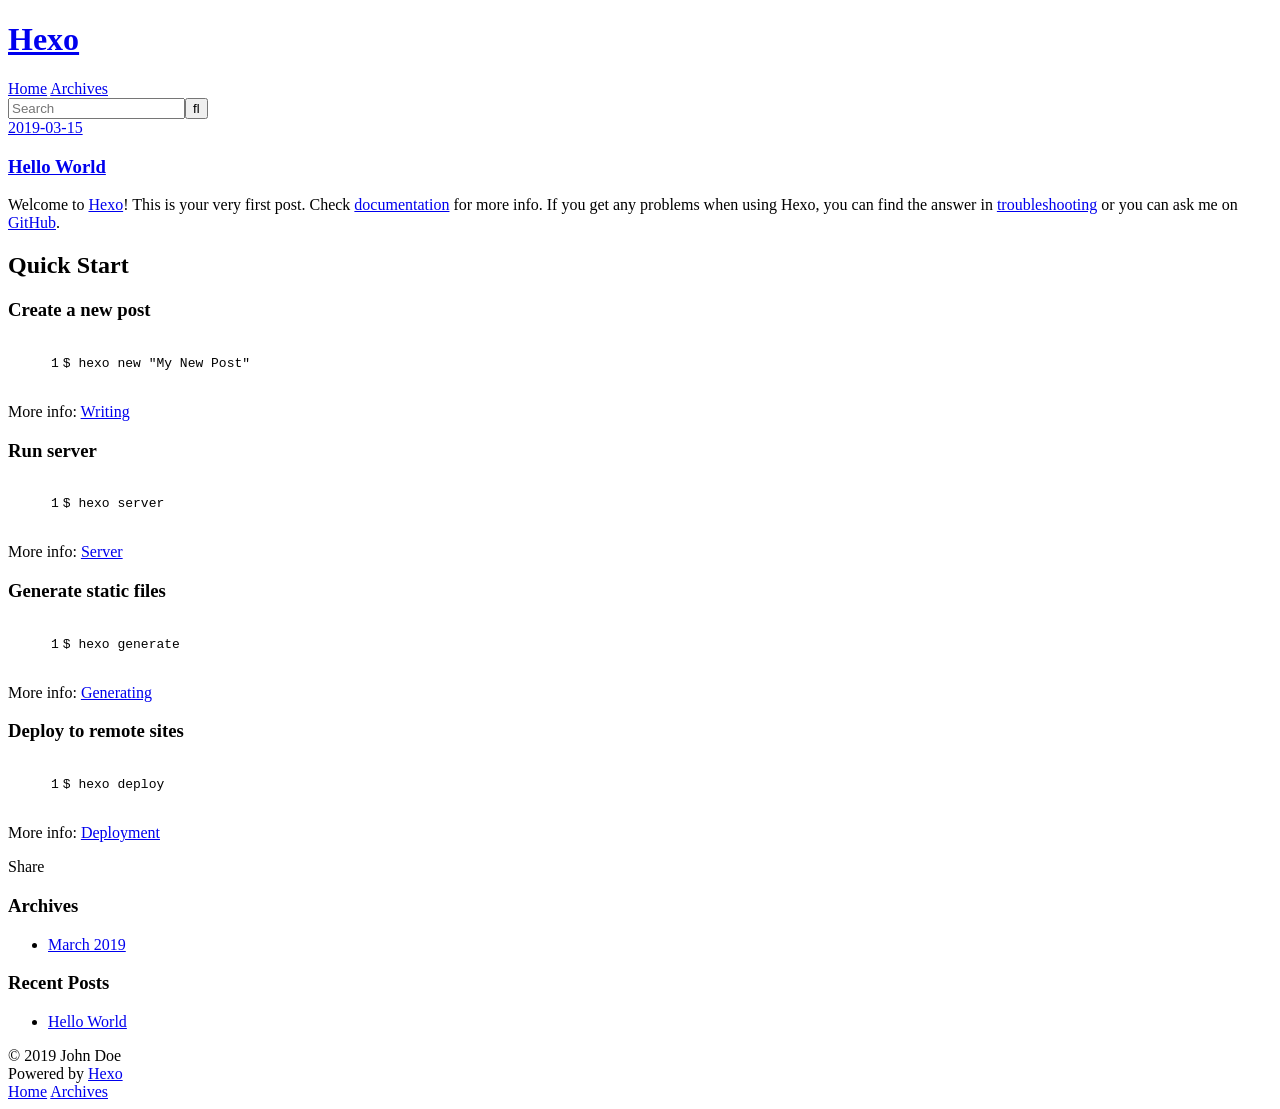
==== index.html @ 77829fed "Site updated: 2019-03-15 10:31:24" ====
<!DOCTYPE html>
<html>
<head><meta name="generator" content="Hexo 3.8.0">
  <meta charset="utf-8">
  

  
  <title>Hexo</title>
  <meta name="viewport" content="width=device-width, initial-scale=1, maximum-scale=1">
  <meta property="og:type" content="website">
<meta property="og:title" content="Hexo">
<meta property="og:url" content="http://yoursite.com/index.html">
<meta property="og:site_name" content="Hexo">
<meta property="og:locale" content="default">
<meta name="twitter:card" content="summary">
<meta name="twitter:title" content="Hexo">
  
    <link rel="alternate" href="/atom.xml" title="Hexo" type="application/atom+xml">
  
  
    <link rel="icon" href="/favicon.png">
  
  
    <link href="//fonts.googleapis.com/css?family=Source+Code+Pro" rel="stylesheet" type="text/css">
  
  <link rel="stylesheet" href="/css/style.css">
</head>
</html>
<body>
  <div id="container">
    <div id="wrap">
      <header id="header">
  <div id="banner"></div>
  <div id="header-outer" class="outer">
    <div id="header-title" class="inner">
      <h1 id="logo-wrap">
        <a href="/" id="logo">Hexo</a>
      </h1>
      
    </div>
    <div id="header-inner" class="inner">
      <nav id="main-nav">
        <a id="main-nav-toggle" class="nav-icon"></a>
        
          <a class="main-nav-link" href="/">Home</a>
        
          <a class="main-nav-link" href="/archives">Archives</a>
        
      </nav>
      <nav id="sub-nav">
        
          <a id="nav-rss-link" class="nav-icon" href="/atom.xml" title="RSS Feed"></a>
        
        <a id="nav-search-btn" class="nav-icon" title="Search"></a>
      </nav>
      <div id="search-form-wrap">
        <form action="//google.com/search" method="get" accept-charset="UTF-8" class="search-form"><input type="search" name="q" class="search-form-input" placeholder="Search"><button type="submit" class="search-form-submit">&#xF002;</button><input type="hidden" name="sitesearch" value="http://yoursite.com"></form>
      </div>
    </div>
  </div>
</header>
      <div class="outer">
        <section id="main">
  
    <article id="post-hello-world" class="article article-type-post" itemscope itemprop="blogPost">
  <div class="article-meta">
    <a href="/2019/03/15/hello-world/" class="article-date">
  <time datetime="2019-03-15T02:13:26.831Z" itemprop="datePublished">2019-03-15</time>
</a>
    
  </div>
  <div class="article-inner">
    
    
      <header class="article-header">
        
  
    <h1 itemprop="name">
      <a class="article-title" href="/2019/03/15/hello-world/">Hello World</a>
    </h1>
  

      </header>
    
    <div class="article-entry" itemprop="articleBody">
      
        <p>Welcome to <a href="https://hexo.io/" target="_blank" rel="noopener">Hexo</a>! This is your very first post. Check <a href="https://hexo.io/docs/" target="_blank" rel="noopener">documentation</a> for more info. If you get any problems when using Hexo, you can find the answer in <a href="https://hexo.io/docs/troubleshooting.html" target="_blank" rel="noopener">troubleshooting</a> or you can ask me on <a href="https://github.com/hexojs/hexo/issues" target="_blank" rel="noopener">GitHub</a>.</p>
<h2 id="Quick-Start"><a href="#Quick-Start" class="headerlink" title="Quick Start"></a>Quick Start</h2><h3 id="Create-a-new-post"><a href="#Create-a-new-post" class="headerlink" title="Create a new post"></a>Create a new post</h3><figure class="highlight bash"><table><tr><td class="gutter"><pre><span class="line">1</span><br></pre></td><td class="code"><pre><span class="line">$ hexo new <span class="string">"My New Post"</span></span><br></pre></td></tr></table></figure>
<p>More info: <a href="https://hexo.io/docs/writing.html" target="_blank" rel="noopener">Writing</a></p>
<h3 id="Run-server"><a href="#Run-server" class="headerlink" title="Run server"></a>Run server</h3><figure class="highlight bash"><table><tr><td class="gutter"><pre><span class="line">1</span><br></pre></td><td class="code"><pre><span class="line">$ hexo server</span><br></pre></td></tr></table></figure>
<p>More info: <a href="https://hexo.io/docs/server.html" target="_blank" rel="noopener">Server</a></p>
<h3 id="Generate-static-files"><a href="#Generate-static-files" class="headerlink" title="Generate static files"></a>Generate static files</h3><figure class="highlight bash"><table><tr><td class="gutter"><pre><span class="line">1</span><br></pre></td><td class="code"><pre><span class="line">$ hexo generate</span><br></pre></td></tr></table></figure>
<p>More info: <a href="https://hexo.io/docs/generating.html" target="_blank" rel="noopener">Generating</a></p>
<h3 id="Deploy-to-remote-sites"><a href="#Deploy-to-remote-sites" class="headerlink" title="Deploy to remote sites"></a>Deploy to remote sites</h3><figure class="highlight bash"><table><tr><td class="gutter"><pre><span class="line">1</span><br></pre></td><td class="code"><pre><span class="line">$ hexo deploy</span><br></pre></td></tr></table></figure>
<p>More info: <a href="https://hexo.io/docs/deployment.html" target="_blank" rel="noopener">Deployment</a></p>

      
    </div>
    <footer class="article-footer">
      <a data-url="http://yoursite.com/2019/03/15/hello-world/" data-id="cjt9fs2vn0000coqcj7xeyb0r" class="article-share-link">Share</a>
      
      
    </footer>
  </div>
  
</article>


  


</section>
        
          <aside id="sidebar">
  
    

  
    

  
    
  
    
  <div class="widget-wrap">
    <h3 class="widget-title">Archives</h3>
    <div class="widget">
      <ul class="archive-list"><li class="archive-list-item"><a class="archive-list-link" href="/archives/2019/03/">March 2019</a></li></ul>
    </div>
  </div>


  
    
  <div class="widget-wrap">
    <h3 class="widget-title">Recent Posts</h3>
    <div class="widget">
      <ul>
        
          <li>
            <a href="/2019/03/15/hello-world/">Hello World</a>
          </li>
        
      </ul>
    </div>
  </div>

  
</aside>
        
      </div>
      <footer id="footer">
  
  <div class="outer">
    <div id="footer-info" class="inner">
      &copy; 2019 John Doe<br>
      Powered by <a href="http://hexo.io/" target="_blank">Hexo</a>
    </div>
  </div>
</footer>
    </div>
    <nav id="mobile-nav">
  
    <a href="/" class="mobile-nav-link">Home</a>
  
    <a href="/archives" class="mobile-nav-link">Archives</a>
  
</nav>
    

<script src="//ajax.googleapis.com/ajax/libs/jquery/2.0.3/jquery.min.js"></script>


  <link rel="stylesheet" href="/fancybox/jquery.fancybox.css">
  <script src="/fancybox/jquery.fancybox.pack.js"></script>


<script src="/js/script.js"></script>



  </div>
</body>
</html>
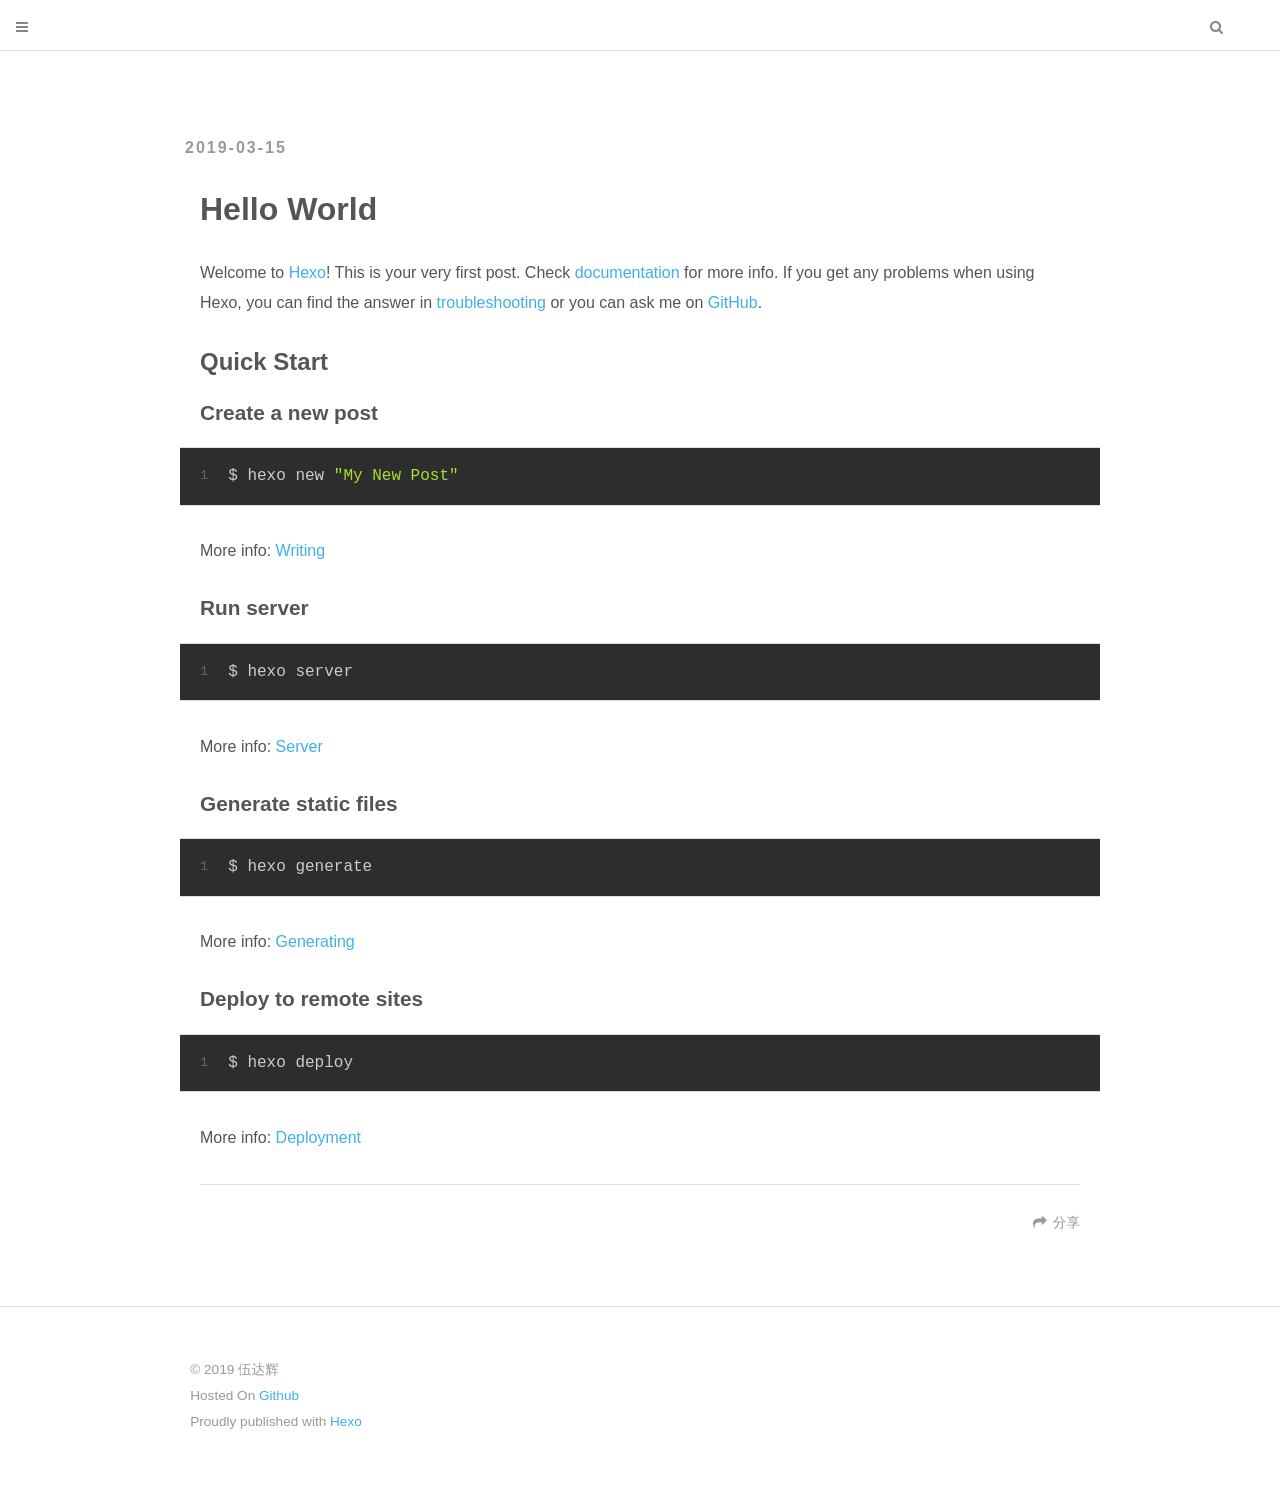
==== commit df804d91: "Site updated: 2019-03-15 11:11:00" ====
--- a/index.html
+++ b/index.html
@@ -3,62 +3,99 @@
 <head><meta name="generator" content="Hexo 3.8.0">
   <meta charset="utf-8">
   
-
-  
-  <title>Hexo</title>
+  <title>一个人的认命，是从变胖开始的。</title>
   <meta name="viewport" content="width=device-width, initial-scale=1, maximum-scale=1">
-  <meta property="og:type" content="website">
-<meta property="og:title" content="Hexo">
-<meta property="og:url" content="http://yoursite.com/index.html">
-<meta property="og:site_name" content="Hexo">
+  <meta name="description" content="从来没有真正的绝境，只有心灵的迷途">
+<meta name="keywords" content="伍达辉">
+<meta property="og:type" content="website">
+<meta property="og:title" content="一个人的认命，是从变胖开始的。">
+<meta property="og:url" content="https://wudahui.github.io/index.html">
+<meta property="og:site_name" content="一个人的认命，是从变胖开始的。">
+<meta property="og:description" content="从来没有真正的绝境，只有心灵的迷途">
 <meta property="og:locale" content="default">
 <meta name="twitter:card" content="summary">
-<meta name="twitter:title" content="Hexo">
+<meta name="twitter:title" content="一个人的认命，是从变胖开始的。">
+<meta name="twitter:description" content="从来没有真正的绝境，只有心灵的迷途">
+<meta name="twitter:creator" content="@kawaiiushio">
+<link rel="publisher" href="u/0/112705918015792136321">
   
-    <link rel="alternate" href="/atom.xml" title="Hexo" type="application/atom+xml">
+    <link rel="alternative" href="/atom.xml" title="一个人的认命，是从变胖开始的。" type="application/atom+xml">
   
   
-    <link rel="icon" href="/favicon.png">
-  
-  
-    <link href="//fonts.googleapis.com/css?family=Source+Code+Pro" rel="stylesheet" type="text/css">
+    <link rel="icon" href="/favicon.ico">
+    <meta name="theme-color" content="#ffffff">
   
   <link rel="stylesheet" href="/css/style.css">
+  
+  <style type="text/css">
+html {background-color: white}</style>
 </head>
 </html>
 <body>
   <div id="container">
     <div id="wrap">
-      <header id="header">
-  <div id="banner"></div>
+      
+  <header id="header" class="small">
+
   <div id="header-outer" class="outer">
     <div id="header-title" class="inner">
       <h1 id="logo-wrap">
-        <a href="/" id="logo">Hexo</a>
+        <a href="/" id="logo">一个人的认命，是从变胖开始的。</a>
       </h1>
       
-    </div>
-    <div id="header-inner" class="inner">
-      <nav id="main-nav">
-        <a id="main-nav-toggle" class="nav-icon"></a>
-        
-          <a class="main-nav-link" href="/">Home</a>
-        
-          <a class="main-nav-link" href="/archives">Archives</a>
-        
-      </nav>
-      <nav id="sub-nav">
-        
-          <a id="nav-rss-link" class="nav-icon" href="/atom.xml" title="RSS Feed"></a>
-        
-        <a id="nav-search-btn" class="nav-icon" title="Search"></a>
-      </nav>
-      <div id="search-form-wrap">
-        <form action="//google.com/search" method="get" accept-charset="UTF-8" class="search-form"><input type="search" name="q" class="search-form-input" placeholder="Search"><button type="submit" class="search-form-submit">&#xF002;</button><input type="hidden" name="sitesearch" value="http://yoursite.com"></form>
+        <h2 id="subtitle-wrap">
+          <a href="/" id="subtitle">Stay hungry. Stay foolish.</a>
+        </h2>
+      
+      <div id="rss-wrap">
+      
+        <a id="nav-rss-link" class="nav-icon" href="/atom.xml" title="RSS Feed"></a>
+      
+      
+        <a id="nav-github-link" class="nav-icon" href="https://github.com/kawaiiushio" title="Github" target="_blank"></a>
+      
       </div>
     </div>
   </div>
+  <div id="header-inner" class>
+    <a class="title"><h1>一个人的认命，是从变胖开始的。</h1></a>
+    <nav id="main-nav">
+      <a id="main-nav-toggle" class="nav-icon"></a>
+    </nav>
+    <nav id="sub-nav">
+      <a id="nav-search-btn" class="nav-icon" title="Search"></a>
+    </nav>
+    <div id="search-form-wrap">
+      <form action="//google.com/search" method="get" accept-charset="UTF-8" class="search-form"><input type="search" name="q" class="search-form-input" placeholder="Search"><button type="submit" class="search-form-submit">&#xF002;</button><input type="hidden" name="sitesearch" value="https://wudahui.github.io"></form>
+    </div>
+  </div>
+  <div class="site-nav">
+    <ul>
+    
+      <li>
+        <a href="/">主页</a>
+      </li>
+    
+      <li>
+        <a href="/archives">归档</a>
+      </li>
+    
+      <li>
+        <a href="/donate">捐助</a>
+      </li>
+    
+      <li>
+        <a href="/friends">小伙伴</a>
+      </li>
+    
+      <li>
+        <a href="/about">关于</a>
+      </li>
+    
+    </ul>
+  </div>
 </header>
+
       <div class="outer">
         <section id="main">
   
@@ -97,7 +134,7 @@
       
     </div>
     <footer class="article-footer">
-      <a data-url="http://yoursite.com/2019/03/15/hello-world/" data-id="cjt9fs2vn0000coqcj7xeyb0r" class="article-share-link">Share</a>
+      <a data-url="https://wudahui.github.io/2019/03/15/hello-world/" data-id="cjt9gxfz70000twqcr340l6z9" class="article-share-link">分享</a>
       
       
     </footer>
@@ -106,79 +143,38 @@
 </article>
 
 
+
+  
   
 
 
 </section>
-        
-          <aside id="sidebar">
-  
-    
-
-  
-    
-
-  
-    
-  
-    
-  <div class="widget-wrap">
-    <h3 class="widget-title">Archives</h3>
-    <div class="widget">
-      <ul class="archive-list"><li class="archive-list-item"><a class="archive-list-link" href="/archives/2019/03/">March 2019</a></li></ul>
-    </div>
-  </div>
-
-
-  
-    
-  <div class="widget-wrap">
-    <h3 class="widget-title">Recent Posts</h3>
-    <div class="widget">
-      <ul>
-        
-          <li>
-            <a href="/2019/03/15/hello-world/">Hello World</a>
-          </li>
-        
-      </ul>
-    </div>
-  </div>
-
-  
-</aside>
-        
       </div>
       <footer id="footer">
   
   <div class="outer">
     <div id="footer-info" class="inner">
-      &copy; 2019 John Doe<br>
-      Powered by <a href="http://hexo.io/" target="_blank">Hexo</a>
+      &copy; 2019 伍达辉<br>
+      Hosted On <a target="_blank" href="https://github.com">Github</a> <br> Proudly published with <a target="_blank" href="http://hexo.io">Hexo</a>
     </div>
   </div>
 </footer>
     </div>
-    <nav id="mobile-nav">
-  
-    <a href="/" class="mobile-nav-link">Home</a>
-  
-    <a href="/archives" class="mobile-nav-link">Archives</a>
-  
-</nav>
     
 
-<script src="//ajax.googleapis.com/ajax/libs/jquery/2.0.3/jquery.min.js"></script>
-
+<script src="http://cdn.staticfile.org/jquery/2.1.1-rc2/jquery.min.js"></script>
+<script src="http://cdn.staticfile.org/scrollReveal.js/0.1.2/scrollReveal.min.js"></script>
 
   <link rel="stylesheet" href="/fancybox/jquery.fancybox.css">
   <script src="/fancybox/jquery.fancybox.pack.js"></script>
 
 
+<script>
+  window.scrollReveal = new scrollReveal();
+</script>
+
 <script src="/js/script.js"></script>
-
-
 
   </div>
 </body>
-</html>+</html>
--- a/css/style.css
+++ b/css/style.css
@@ -0,0 +1,1625 @@
+body {
+  width: 100%;
+}
+body:before,
+body:after {
+  content: "";
+  display: table;
+}
+body:after {
+  clear: both;
+}
+html,
+body,
+div,
+span,
+applet,
+object,
+iframe,
+h1,
+h2,
+h3,
+h4,
+h5,
+h6,
+p,
+blockquote,
+pre,
+a,
+abbr,
+acronym,
+address,
+big,
+cite,
+code,
+del,
+dfn,
+em,
+img,
+ins,
+kbd,
+q,
+s,
+samp,
+small,
+strike,
+strong,
+sub,
+sup,
+tt,
+var,
+dl,
+dt,
+dd,
+ol,
+ul,
+li,
+fieldset,
+form,
+label,
+legend,
+table,
+caption,
+tbody,
+tfoot,
+thead,
+tr,
+th,
+td {
+  margin: 0;
+  padding: 0;
+  border: 0;
+  outline: 0;
+  font-weight: inherit;
+  font-style: inherit;
+  font-family: inherit;
+  font-size: 100%;
+  vertical-align: baseline;
+}
+body {
+  line-height: 1;
+  color: #000;
+  background: #fff;
+}
+ol,
+ul {
+  list-style: none;
+}
+table {
+  border-collapse: separate;
+  border-spacing: 0;
+  vertical-align: middle;
+}
+caption,
+th,
+td {
+  text-align: left;
+  font-weight: normal;
+  vertical-align: middle;
+}
+a img {
+  border: none;
+}
+input,
+button {
+  margin: 0;
+  padding: 0;
+}
+input::-moz-focus-inner,
+button::-moz-focus-inner {
+  border: 0;
+  padding: 0;
+}
+@font-face {
+  font-family: FontAwesome;
+  font-style: normal;
+  font-weight: normal;
+  src: url("fonts/fontawesome-webfont.eot?v=#4.0.3");
+  src: url("fonts/fontawesome-webfont.eot?#iefix&v=#4.0.3") format("embedded-opentype"), url("fonts/fontawesome-webfont.woff?v=#4.0.3") format("woff"), url("fonts/fontawesome-webfont.ttf?v=#4.0.3") format("truetype"), url("fonts/fontawesome-webfont.svg#fontawesomeregular?v=#4.0.3") format("svg");
+}
+html,
+body,
+#container {
+  height: 100%;
+  font-family: "Helvetica Neue", Helvetica, "Nimbus Sans L", Arial, "Liberation Sans", "Hiragino Sans GB", "Source Han Sans CN", "Source Han Sans SC", "Microsoft YaHei", "Wenquanyi Micro Hei", "WenQuanYi Zen Hei", "ST Heiti", SimHei, "WenQuanYi Zen Hei Sharp", sans-serif;
+!important
+}
+!important
+body {
+  background: #fff;
+  font: 14px "Helvetica Neue", Helvetica, Arial, sans-serif;
+  -webkit-text-size-adjust: 100%;
+}
+.outer {
+  max-width: 920px;
+  margin: 0 auto;
+  padding: 0 20px;
+}
+.outer:before,
+.outer:after {
+  content: "";
+  display: table;
+}
+.outer:after {
+  clear: both;
+}
+.inner {
+  display: inline;
+  float: left;
+  width: 97.77777777777777%;
+  margin: 0 1.111111111111111%;
+}
+.left,
+.alignleft {
+  float: left;
+}
+.right,
+.alignright {
+  float: right;
+}
+.clear {
+  clear: both;
+}
+#container {
+  position: relative;
+}
+.mobile-nav-on {
+  overflow: hidden;
+}
+#wrap {
+  height: 100%;
+  width: 100%;
+  position: absolute;
+  top: 0;
+  left: 0;
+  -webkit-transition: 0.2s ease-out;
+  -moz-transition: 0.2s ease-out;
+  -ms-transition: 0.2s ease-out;
+  transition: 0.2s ease-out;
+  z-index: 1;
+  background: #fff;
+}
+.mobile-nav-on #wrap {
+  left: 280px;
+}
+.article-date,
+.article-category-link,
+.archive-year {
+  text-decoration: none;
+  text-transform: uppercase;
+  letter-spacing: 2px;
+  color: #999;
+  margin-bottom: 1em;
+  margin-left: 5px;
+  line-height: 1em;
+  text-shadow: 0 1px #fff;
+  font-weight: bold;
+}
+.article-inner,
+.archive-article-inner {
+  background: #fff;
+}
+.article-entry h1 {
+  font-size: 2em;
+}
+.article-entry h2 {
+  font-size: 1.5em;
+}
+.article-entry h3 {
+  font-size: 1.3em;
+}
+.article-entry h4 {
+  font-size: 1.2em;
+}
+.article-entry h5 {
+  font-size: 1em;
+}
+.article-entry h6 {
+  font-size: 1em;
+  color: #999;
+}
+.article-entry hr {
+  border: 1px dashed #ddd;
+}
+.article-entry strong {
+  font-weight: bold;
+}
+.article-entry em,
+.article-entry cite {
+  font-style: italic;
+}
+.article-entry sup,
+.article-entry sub {
+  font-size: 0.75em;
+  line-height: 0;
+  position: relative;
+  vertical-align: baseline;
+}
+.article-entry sup {
+  top: -0.5em;
+}
+.article-entry sub {
+  bottom: -0.2em;
+}
+.article-entry small {
+  font-size: 0.85em;
+}
+.article-entry acronym,
+.article-entry abbr {
+  border-bottom: 1px dotted;
+}
+.article-entry ul,
+.article-entry ol,
+.article-entry dl {
+  margin: 0 20px;
+  line-height: 1.9em;
+}
+.article-entry ul ul,
+.article-entry ol ul,
+.article-entry ul ol,
+.article-entry ol ol {
+  margin-top: 0;
+  margin-bottom: 0;
+}
+.article-entry ul {
+  list-style: disc;
+}
+.article-entry ol {
+  list-style: decimal;
+}
+.article-entry dt {
+  font-weight: bold;
+}
+#header {
+  background-color: #3fb0e7;
+  color: #333;
+  display: table;
+  height: 100%;
+  text-align: center;
+  width: 100%;
+  -webkit-transition: height 0.25s;
+  -moz-transition: height 0.25s;
+  -ms-transition: height 0.25s;
+  transition: height 0.25s;
+  position: relative;
+  overflow: hidden;
+}
+#header:before,
+#header:after {
+  content: "";
+  position: absolute;
+  left: 0;
+  right: 0;
+  height: 40px;
+}
+#header:before {
+  top: 0;
+}
+#header:after {
+  bottom: 0;
+}
+#header.small {
+  height: 10%;
+  background-color: #fff;
+}
+#header.small #header-outer {
+  display: none;
+}
+#header.small #header-inner {
+  border-bottom: 1px solid #ddd;
+}
+#header.small #header-inner.active {
+  border-bottom: 1px solid #3fb0e7;
+}
+#header.small #header-inner .title {
+  opacity: 1;
+}
+#header-inner {
+  position: fixed;
+  text-align: center;
+  width: 100%;
+  height: 50px;
+  background: #fff;
+  -webkit-transition: opacity 0.25s;
+  -moz-transition: opacity 0.25s;
+  -ms-transition: opacity 0.25s;
+  transition: opacity 0.25s;
+  z-index: 99999;
+  top: 0;
+}
+#header-inner .title {
+  font-weight: bold;
+  padding-top: 20px;
+  opacity: 0;
+}
+@media screen and (max-width: 479px) {
+  #header-inner .title {
+    opacity: 1;
+  }
+}
+#header-inner .title h1 {
+  display: none;
+  font-size: 1rem;
+  line-height: 3rem;
+}
+@media screen and (max-width: 479px) {
+  #header-inner .title h1 {
+    color: #fff;
+  }
+}
+#header-inner.active {
+  border-bottom: 1px solid #3fb0e7;
+}
+#header-inner.active .title {
+  opacity: 1;
+}
+#header-outer {
+  min-height: 200px;
+  height: 100%;
+  position: relative;
+}
+#banner {
+  position: absolute;
+  top: 0;
+  left: 0;
+  width: 100%;
+  height: 100%;
+  -webkit-background-size: cover;
+  -moz-background-size: cover;
+  background-size: cover;
+  z-index: -1;
+}
+#header-title {
+  text-align: center;
+  height: 40px;
+  position: absolute;
+  top: 50%;
+  left: 0;
+  margin-top: -20px;
+}
+#logo,
+#subtitle {
+  text-decoration: none;
+  color: #fff;
+  font-weight: 300;
+}
+#logo {
+  font-size: 40px;
+  line-height: 40px;
+  letter-spacing: 2px;
+  font-weight: bold;
+}
+#subtitle {
+  font-size: 16px;
+  line-height: 16px;
+  letter-spacing: 1px;
+}
+#logo-wrap {
+  font-size: 1000;
+}
+#subtitle-wrap {
+  margin-top: 16px;
+}
+#main-nav {
+  position: absolute;
+  top: 0;
+}
+.site-nav {
+  background: #fff;
+  border-bottom: 1px solid #eee;
+  padding: 0px 1.5rem 0 1.5rem;
+  position: fixed;
+  top: 48px;
+  left: 0;
+  width: 100%;
+  z-index: 999;
+  text-align: left;
+  display: none;
+}
+.site-nav.nav-on {
+  display: block;
+}
+.site-nav ul {
+  list-style: none;
+  padding: 0.5rem 0;
+  margin: 0;
+}
+.site-nav ul li {
+  padding: 0.5rem 0;
+  align: left;
+}
+.site-nav ul li a {
+  color: #999;
+  text-decoration: none;
+  -webkit-transition: color 0.3s;
+  -moz-transition: color 0.3s;
+  -ms-transition: color 0.3s;
+  transition: color 0.3s;
+}
+.nav-icon,
+.main-nav-link {
+  float: left;
+  color: #333;
+  opacity: 0.6;
+  text-decoration: none;
+  -webkit-transition: opacity 0.2s;
+  -moz-transition: opacity 0.2s;
+  -ms-transition: opacity 0.2s;
+  transition: opacity 0.2s;
+  display: block;
+  padding: 20px 15px;
+}
+.nav-icon:hover,
+.main-nav-link:hover {
+  opacity: 1;
+}
+.nav-icon {
+  font-family: FontAwesome;
+  text-align: center;
+  font-size: 14px;
+  width: 14px;
+  height: 14px;
+  padding: 20px 15px;
+  position: relative;
+  cursor: pointer;
+  color: #2e3434;
+}
+.main-nav-link {
+  font-weight: 300;
+  letter-spacing: 1px;
+}
+@media screen and (max-width: 479px) {
+  .main-nav-link {
+    display: none;
+  }
+}
+.nav-toggle {
+  font-family: FontAwesome;
+}
+.nav-toggle:before {
+  content: "\f0c9";
+}
+#main-nav-toggle {
+  display: block;
+}
+#main-nav-toggle:before {
+  content: "\f0c9";
+}
+#sub-profile {
+  position: absolute;
+  top: 12px;
+  width: 30px;
+  height: 30px;
+  right: 15px;
+  border: 1px solid #ddd;
+}
+#sub-profile img {
+  width: 30px;
+  height: 30px;
+}
+#sub-nav {
+  position: absolute;
+  top: 0;
+  right: 42px;
+}
+#rss-wrap {
+  width: 100px;
+  margin: 0 auto;
+}
+#nav-rss-link {
+  font-size: 24px;
+}
+#nav-rss-link:before {
+  content: "\f09e";
+}
+#nav-github-link {
+  font-size: 24px;
+}
+#nav-github-link:before {
+  content: "\f09b";
+}
+#nav-search-btn:before {
+  content: "\f002";
+}
+#search-form-wrap {
+  position: absolute;
+  top: 15px;
+  width: 150px;
+  height: 30px;
+  right: -150px;
+  opacity: 0;
+  -webkit-transition: 0.2s ease-out;
+  -moz-transition: 0.2s ease-out;
+  -ms-transition: 0.2s ease-out;
+  transition: 0.2s ease-out;
+}
+#search-form-wrap.on {
+  opacity: 1;
+  right: 50px;
+}
+@media screen and (max-width: 479px) {
+  #search-form-wrap {
+    width: 80%;
+    right: -100%;
+  }
+}
+.search-form {
+  position: absolute;
+  top: 0;
+  left: 0;
+  right: 0;
+  background: #fff;
+  padding: 5px 15px;
+  border-radius: 15px;
+  -webkit-box-shadow: 0 0 10px rgba(0,0,0,0.3);
+  box-shadow: 0 0 10px rgba(0,0,0,0.3);
+}
+.search-form-input {
+  border: none;
+  background: none;
+  color: #555;
+  width: 100%;
+  font: 13px "Helvetica Neue", Helvetica, Arial, sans-serif;
+  outline: none;
+}
+.search-form-input::-webkit-search-results-decoration,
+.search-form-input::-webkit-search-cancel-button {
+  -webkit-appearance: none;
+}
+.search-form-submit {
+  position: absolute;
+  top: 50%;
+  right: 10px;
+  margin-top: -7px;
+  font: 13px FontAwesome;
+  border: none;
+  background: none;
+  color: #bbb;
+  cursor: pointer;
+}
+.search-form-submit:hover,
+.search-form-submit:focus {
+  color: #777;
+}
+.mountains {
+  position: absolute;
+  bottom: -120px;
+  right: 0px;
+}
+@media screen and (max-width: 479px) {
+  .mountains {
+    display: none;
+  }
+}
+#cloud-1,
+#cloud-2,
+#cloud-3,
+#cloud-4 {
+  background-image: url("/css/images/cloud.png");
+  -webkit-background-size: cover;
+  -moz-background-size: cover;
+  background-size: cover;
+  position: absolute;
+}
+#sun {
+  background-image: url("/css/images/sun.png");
+  -webkit-background-size: cover;
+  -moz-background-size: cover;
+  background-size: cover;
+  position: absolute;
+  -webkit-animation: 10s sun infinite linear;
+  -moz-animation: 10s sun infinite linear;
+  -ms-animation: 10s sun infinite linear;
+  animation: 10s sun infinite linear;
+}
+#cloud-1 {
+  width: 80px;
+  height: 70px;
+  bottom: 300px;
+  right: -200px;
+  -webkit-animation: 10s cloud-right infinite linear;
+  -moz-animation: 10s cloud-right infinite linear;
+  -ms-animation: 10s cloud-right infinite linear;
+  animation: 10s cloud-right infinite linear;
+}
+#cloud-2 {
+  width: 80px;
+  height: 70px;
+  bottom: 200px;
+  right: -200px;
+  -webkit-animation: 5s cloud-right infinite linear;
+  -moz-animation: 5s cloud-right infinite linear;
+  -ms-animation: 5s cloud-right infinite linear;
+  animation: 5s cloud-right infinite linear;
+}
+#cloud-3 {
+  width: 80px;
+  height: 70px;
+  bottom: 400px;
+  left: -200px;
+  -webkit-animation: 10s cloud-left infinite linear;
+  -moz-animation: 10s cloud-left infinite linear;
+  -ms-animation: 10s cloud-left infinite linear;
+  animation: 10s cloud-left infinite linear;
+}
+#cloud-4 {
+  width: 80px;
+  height: 80px;
+  bottom: 100px;
+  -webkit-animation: 5s cloud-middle infinite ease-in-out alternate;
+  -moz-animation: 5s cloud-middle infinite ease-in-out alternate;
+  -ms-animation: 5s cloud-middle infinite ease-in-out alternate;
+  animation: 5s cloud-middle infinite ease-in-out alternate;
+}
+@media screen and (max-width: 479px) {
+  .cloud {
+    display: none;
+  }
+}
+#sun {
+  width: 80px;
+  height: 80px;
+  top: 10px;
+  left: 50px;
+  z-index: 100000;
+}
+@-moz-keyframes cloud-middle {
+  from {
+    right: 200px;
+  }
+  to {
+    right: 800px;
+  }
+}
+@-webkit-keyframes cloud-middle {
+  from {
+    right: 200px;
+  }
+  to {
+    right: 800px;
+  }
+}
+@-o-keyframes cloud-middle {
+  from {
+    right: 200px;
+  }
+  to {
+    right: 800px;
+  }
+}
+@keyframes cloud-middle {
+  from {
+    right: 200px;
+  }
+  to {
+    right: 800px;
+  }
+}
+@-moz-keyframes cloud-left {
+  from {
+    opacity: 0;
+    left: -100px;
+  }
+  to {
+    opacity: 1;
+    left: 1800px;
+  }
+}
+@-webkit-keyframes cloud-left {
+  from {
+    opacity: 0;
+    left: -100px;
+  }
+  to {
+    opacity: 1;
+    left: 1800px;
+  }
+}
+@-o-keyframes cloud-left {
+  from {
+    opacity: 0;
+    left: -100px;
+  }
+  to {
+    opacity: 1;
+    left: 1800px;
+  }
+}
+@keyframes cloud-left {
+  from {
+    opacity: 0;
+    left: -100px;
+  }
+  to {
+    opacity: 1;
+    left: 1800px;
+  }
+}
+@-moz-keyframes cloud-right {
+  from {
+    opacity: 0;
+    right: -100px;
+  }
+  to {
+    opacity: 1;
+    right: 1800px;
+  }
+}
+@-webkit-keyframes cloud-right {
+  from {
+    opacity: 0;
+    right: -100px;
+  }
+  to {
+    opacity: 1;
+    right: 1800px;
+  }
+}
+@-o-keyframes cloud-right {
+  from {
+    opacity: 0;
+    right: -100px;
+  }
+  to {
+    opacity: 1;
+    right: 1800px;
+  }
+}
+@keyframes cloud-right {
+  from {
+    opacity: 0;
+    right: -100px;
+  }
+  to {
+    opacity: 1;
+    right: 1800px;
+  }
+}
+@-moz-keyframes sun {
+  to {
+    -webkit-transform: rotate(1turn);
+    -moz-transform: rotate(1turn);
+    -ms-transform: rotate(1turn);
+    transform: rotate(1turn);
+  }
+}
+@-webkit-keyframes sun {
+  to {
+    -webkit-transform: rotate(1turn);
+    -moz-transform: rotate(1turn);
+    -ms-transform: rotate(1turn);
+    transform: rotate(1turn);
+  }
+}
+@-o-keyframes sun {
+  to {
+    -webkit-transform: rotate(1turn);
+    -moz-transform: rotate(1turn);
+    -ms-transform: rotate(1turn);
+    transform: rotate(1turn);
+  }
+}
+@keyframes sun {
+  to {
+    -webkit-transform: rotate(1turn);
+    -moz-transform: rotate(1turn);
+    -ms-transform: rotate(1turn);
+    transform: rotate(1turn);
+  }
+}
+.article {
+  margin: 50px 0;
+}
+.article-inner {
+  overflow: hidden;
+}
+.article-meta:before,
+.article-meta:after {
+  content: "";
+  display: table;
+}
+.article-meta:after {
+  clear: both;
+}
+.article-date {
+  float: left;
+}
+.article-category {
+  float: left;
+  line-height: 1em;
+  color: #ccc;
+  text-shadow: 0 1px #fff;
+  margin-left: 8px;
+}
+.article-category:before {
+  content: "\2022";
+}
+.article-category-link {
+  margin: 0 12px 1em;
+}
+.article-header {
+  padding: 20px 20px 0;
+}
+.article-title {
+  text-decoration: none;
+  font-size: 2em;
+  font-weight: bold;
+  color: #555;
+  line-height: 1.1em;
+  -webkit-transition: color 0.2s;
+  -moz-transition: color 0.2s;
+  -ms-transition: color 0.2s;
+  transition: color 0.2s;
+  text-align: center;
+  margin-bottom: 1em;
+}
+a.article-title:hover {
+  color: #3fb0e7;
+}
+.article-entry {
+  color: #555;
+  padding: 0 20px;
+}
+.article-entry:before,
+.article-entry:after {
+  content: "";
+  display: table;
+}
+.article-entry:after {
+  clear: both;
+}
+.article-entry p,
+.article-entry table {
+  line-height: 1.9em;
+  margin: 1.9em 0;
+}
+.article-entry h1,
+.article-entry h2,
+.article-entry h3,
+.article-entry h4,
+.article-entry h5,
+.article-entry h6 {
+  font-weight: bold;
+}
+.article-entry h1,
+.article-entry h2,
+.article-entry h3,
+.article-entry h4,
+.article-entry h5,
+.article-entry h6 {
+  line-height: 1.1em;
+  margin: 1.1em 0;
+}
+.article-entry a {
+  color: #3fb0e7;
+  text-decoration: none;
+}
+.article-entry a:hover {
+  text-decoration: underline;
+}
+.article-entry ul,
+.article-entry ol,
+.article-entry dl {
+  margin-top: 1.9em;
+  margin-bottom: 1.9em;
+}
+.article-entry img,
+.article-entry video {
+  max-width: 100%;
+  height: auto;
+  display: block;
+  margin: auto;
+}
+.article-entry iframe {
+  border: none;
+}
+.article-entry table {
+  width: 100%;
+  border-collapse: collapse;
+  border-spacing: 0;
+}
+.article-entry th {
+  font-weight: bold;
+  border-bottom: 3px solid #ddd;
+  padding-bottom: 0.5em;
+}
+.article-entry td {
+  border-bottom: 1px solid #ddd;
+  padding: 10px 0;
+}
+.article-entry blockquote {
+  font-family: Georgia, "Times New Roman", serif;
+  font-size: 1.4em;
+  margin: 1.9em 20px;
+  text-align: center;
+}
+.article-entry blockquote footer {
+  font-size: 14px;
+  margin: 1.9em 0;
+  font-family: "Helvetica Neue", Helvetica, Arial, sans-serif;
+}
+.article-entry blockquote footer cite:before {
+  content: "—";
+  padding: 0 0.5em;
+}
+.article-entry .pullquote {
+  text-align: left;
+  width: 45%;
+  margin: 0;
+}
+.article-entry .pullquote.left {
+  margin-left: 0.5em;
+  margin-right: 1em;
+}
+.article-entry .pullquote.right {
+  margin-right: 0.5em;
+  margin-left: 1em;
+}
+.article-entry .caption {
+  color: #999;
+  display: block;
+  font-size: 0.9em;
+  margin-top: 0.5em;
+  position: relative;
+  text-align: center;
+}
+.article-entry .video-container {
+  position: relative;
+  padding-top: 56.25%;
+  height: 0;
+  overflow: hidden;
+}
+.article-entry .video-container iframe,
+.article-entry .video-container object,
+.article-entry .video-container embed {
+  position: absolute;
+  top: 0;
+  left: 0;
+  width: 100%;
+  height: 100%;
+  margin-top: 0;
+}
+.article-more-link a {
+  display: inline-block;
+  line-height: 1em;
+  padding: 6px 15px;
+  border-radius: 15px;
+  background: #fff;
+  color: #999;
+  text-shadow: 0 1px #fff;
+  text-decoration: none;
+}
+.article-more-link a:hover {
+  background: #3fb0e7;
+  color: #fff;
+  text-decoration: none;
+  text-shadow: 0 1px #1a95d1;
+}
+.article-footer {
+  font-size: 0.85em;
+  line-height: 1.9em;
+  border-top: 1px solid #ddd;
+  padding-top: 1.9em;
+  margin: 0 20px 20px;
+}
+.article-footer:before,
+.article-footer:after {
+  content: "";
+  display: table;
+}
+.article-footer:after {
+  clear: both;
+}
+.article-footer a {
+  color: #999;
+  text-decoration: none;
+}
+.article-footer a:hover {
+  color: #555;
+}
+.article-tag-list-item {
+  float: left;
+  margin-right: 10px;
+}
+.article-tag-list-link:before {
+  content: "#";
+}
+.article-comment-link {
+  float: right;
+}
+.article-comment-link:before {
+  content: "\f075";
+  font-family: FontAwesome;
+  padding-right: 8px;
+}
+.article-share-link {
+  cursor: pointer;
+  float: right;
+  margin-left: 20px;
+}
+.article-share-link:before {
+  content: "\f064";
+  font-family: FontAwesome;
+  padding-right: 6px;
+}
+#article-nav {
+  position: relative;
+}
+#article-nav:before,
+#article-nav:after {
+  content: "";
+  display: table;
+}
+#article-nav:after {
+  clear: both;
+}
+@media screen and (min-width: 768px) {
+  #article-nav {
+    margin: 50px 0;
+  }
+  #article-nav:before {
+    width: 8px;
+    height: 8px;
+    position: absolute;
+    top: 50%;
+    left: 50%;
+    margin-top: -4px;
+    margin-left: -4px;
+    content: "";
+    border-radius: 50%;
+    background: #ddd;
+    -webkit-box-shadow: 0 1px 2px #fff;
+    box-shadow: 0 1px 2px #fff;
+  }
+}
+.article-nav-link-wrap {
+  text-decoration: none;
+  text-shadow: 0 1px #fff;
+  color: #999;
+  -webkit-box-sizing: border-box;
+  -moz-box-sizing: border-box;
+  box-sizing: border-box;
+  margin-top: 50px;
+  text-align: center;
+  display: block;
+}
+.article-nav-link-wrap:hover {
+  color: #555;
+}
+@media screen and (min-width: 768px) {
+  .article-nav-link-wrap {
+    width: 50%;
+    margin-top: 0;
+  }
+}
+@media screen and (min-width: 768px) {
+  #article-nav-newer {
+    float: left;
+    text-align: right;
+    padding-right: 20px;
+  }
+}
+@media screen and (min-width: 768px) {
+  #article-nav-older {
+    float: right;
+    text-align: left;
+    padding-left: 20px;
+  }
+}
+.article-nav-caption {
+  text-transform: uppercase;
+  letter-spacing: 2px;
+  color: #ddd;
+  line-height: 1em;
+  font-weight: bold;
+}
+#article-nav-newer .article-nav-caption {
+  margin-right: -2px;
+}
+.article-nav-title {
+  font-size: 0.85em;
+  line-height: 1.9em;
+  margin-top: 0.5em;
+}
+.article-share-box {
+  position: absolute;
+  display: none;
+  background: #fff;
+  -webkit-box-shadow: 1px 2px 10px rgba(0,0,0,0.2);
+  box-shadow: 1px 2px 10px rgba(0,0,0,0.2);
+  border-radius: 3px;
+  margin-left: -145px;
+  overflow: hidden;
+  z-index: 1;
+}
+.article-share-box.on {
+  display: block;
+}
+.article-share-input {
+  width: 100%;
+  background: none;
+  -webkit-box-sizing: border-box;
+  -moz-box-sizing: border-box;
+  box-sizing: border-box;
+  font: 14px "Helvetica Neue", Helvetica, Arial, sans-serif;
+  padding: 0 15px;
+  color: #555;
+  outline: none;
+  border: 1px solid #ddd;
+  border-radius: 3px 3px 0 0;
+  height: 36px;
+  line-height: 36px;
+}
+.article-share-links {
+  background: #fff;
+}
+.article-share-links:before,
+.article-share-links:after {
+  content: "";
+  display: table;
+}
+.article-share-links:after {
+  clear: both;
+}
+.article-share-twitter,
+.article-share-facebook,
+.article-share-pinterest,
+.article-share-google {
+  width: 50px;
+  height: 36px;
+  display: block;
+  float: left;
+  position: relative;
+  color: #999;
+  text-shadow: 0 1px #fff;
+}
+.article-share-twitter:before,
+.article-share-facebook:before,
+.article-share-pinterest:before,
+.article-share-google:before {
+  font-size: 20px;
+  font-family: FontAwesome;
+  width: 20px;
+  height: 20px;
+  position: absolute;
+  top: 50%;
+  left: 50%;
+  margin-top: -10px;
+  margin-left: -10px;
+  text-align: center;
+}
+.article-share-twitter:hover,
+.article-share-facebook:hover,
+.article-share-pinterest:hover,
+.article-share-google:hover {
+  color: #fff;
+}
+.article-share-twitter:before {
+  content: "\f099";
+}
+.article-share-twitter:hover {
+  background: #00aced;
+  text-shadow: 0 1px #008abe;
+}
+.article-share-facebook:before {
+  content: "\f09a";
+}
+.article-share-facebook:hover {
+  background: #3b5998;
+  text-shadow: 0 1px #2f477a;
+}
+.article-share-pinterest:before {
+  content: "\f0d2";
+}
+.article-share-pinterest:hover {
+  background: #cb2027;
+  text-shadow: 0 1px #a21a1f;
+}
+.article-share-google:before {
+  content: "\f0d5";
+}
+.article-share-google:hover {
+  background: #dd4b39;
+  text-shadow: 0 1px #be3221;
+}
+.article-gallery {
+  background: #000;
+  position: relative;
+}
+.article-gallery-photos {
+  position: relative;
+  overflow: hidden;
+}
+.article-gallery-img {
+  display: none;
+  max-width: 100%;
+}
+.article-gallery-img:first-child {
+  display: block;
+}
+.article-gallery-img.loaded {
+  position: absolute;
+  display: block;
+}
+.article-gallery-img img {
+  display: block;
+  max-width: 100%;
+  margin: 0 auto;
+}
+#comments {
+  background: #fff;
+  padding: 20px;
+  border-radius: 3px;
+  margin: 50px 0;
+}
+#comments a {
+  color: #3fb0e7;
+}
+.archives-wrap {
+  margin: 50px 0;
+}
+.archives-wrap .widget-wrap .widget-title {
+  text-decoration: none;
+  text-transform: uppercase;
+  letter-spacing: 2px;
+  color: #999;
+  margin-bottom: 1em;
+  margin-left: 5px;
+  line-height: 1em;
+  text-shadow: 0 1px #fff;
+  font-weight: bold;
+}
+.archives-wrap .widget-wrap .tag-list-item {
+  display: inline-block;
+  margin-right: 20px;
+  padding: 5px;
+}
+.archives-wrap .widget-wrap .tag-list-link {
+  text-decoration: none;
+  font-weight: bold;
+  color: #555;
+  -webkit-transition: color 0.2s;
+  -moz-transition: color 0.2s;
+  -ms-transition: color 0.2s;
+  -webkit-transition: color 0.2s;
+  -moz-transition: color 0.2s;
+  -ms-transition: color 0.2s;
+  transition: color 0.2s;
+  line-height: 1.6em;
+  margin-right: 5px;
+}
+.archives-wrap .widget-wrap .tag-list-count {
+  display: inline;
+  padding: 0.2em 0.6em 0.3em;
+  font-size: 75%;
+  font-weight: 700;
+  line-height: 1;
+  color: #fff;
+  text-align: center;
+  white-space: nowrap;
+  vertical-align: baseline;
+  border-radius: 0.25em;
+  background-color: #428bca;
+}
+.archives:before,
+.archives:after {
+  content: "";
+  display: table;
+}
+.archives:after {
+  clear: both;
+}
+.archive-year-wrap {
+  margin-bottom: 1em;
+}
+.archives {
+  -webkit-column-gap: 10px;
+  -moz-column-gap: 10px;
+  column-gap: 10px;
+}
+@media screen and (min-width: 480px) and (max-width: 767px) {
+  .archives {
+    -webkit-column-count: 2;
+    -moz-column-count: 2;
+    column-count: 2;
+  }
+}
+@media screen and (min-width: 768px) {
+  .archives {
+    -webkit-column-count: 3;
+    -moz-column-count: 3;
+    column-count: 3;
+  }
+}
+.archive-article {
+  -webkit-column-break-inside: avoid;
+  page-break-inside: avoid;
+  overflow: hidden;
+  break-inside: avoid-column;
+}
+.archive-article-inner {
+  padding: 10px;
+  margin-bottom: 15px;
+}
+.archive-article-title {
+  text-decoration: none;
+  font-weight: bold;
+  color: #555;
+  -webkit-transition: color 0.2s;
+  -moz-transition: color 0.2s;
+  -ms-transition: color 0.2s;
+  transition: color 0.2s;
+  line-height: 1.9em;
+}
+.archive-article-title:hover {
+  color: #3fb0e7;
+}
+.archive-article-footer {
+  margin-top: 1em;
+}
+.archive-article-date {
+  color: #999;
+  text-decoration: none;
+  font-size: 0.85em;
+  line-height: 1em;
+  margin-bottom: 0.5em;
+  display: block;
+}
+#page-nav {
+  margin: 50px auto;
+  background: #fff;
+  text-align: center;
+  color: #999;
+  overflow: hidden;
+}
+#page-nav:before,
+#page-nav:after {
+  content: "";
+  display: table;
+}
+#page-nav:after {
+  clear: both;
+}
+#page-nav a,
+#page-nav span {
+  padding: 10px 20px;
+  font-size: 18px;
+}
+#page-nav a {
+  font-size: 20px;
+  color: #999;
+  text-decoration: none;
+}
+#page-nav .next:before {
+  font-family: FontAwesome;
+  content: "\f105";
+}
+#page-nav .prev:before {
+  font-family: FontAwesome;
+  content: "\f104";
+}
+#page-nav .page-number {
+  display: none;
+}
+@media screen and (max-width: 479px) {
+  #page-nav .page-number {
+    display: none;
+  }
+}
+#page-nav .current {
+  color: #555;
+  font-weight: bold;
+}
+#page-nav .space {
+  color: #ddd;
+}
+#footer {
+  background: #fff;
+  padding: 50px 0;
+  border-top: 1px solid #ddd;
+  color: #999;
+}
+#footer a {
+  color: #3fb0e7;
+  text-decoration: none;
+}
+#footer a:hover {
+  text-decoration: underline;
+}
+#footer-info {
+  line-height: 1.9em;
+  font-size: 0.85em;
+}
+.article-entry pre,
+.article-entry .highlight {
+  background: #2d2d2d;
+  margin: 0 -20px;
+  padding: 15px 20px;
+  border-style: solid;
+  border-color: #ddd;
+  border-width: 1px 0;
+  overflow: auto;
+  color: #ccc;
+  line-height: 26.599999999999998px;
+}
+.article-entry .highlight .gutter pre,
+.article-entry .gist .gist-file .gist-data .line-numbers {
+  color: #666;
+  font-size: 0.85em;
+}
+.article-entry pre,
+.article-entry code {
+  font-family: "Source Code Pro", Consolas, Monaco, Menlo, Consolas, monospace;
+}
+.article-entry code {
+  background: #fff;
+  text-shadow: 0 1px #fff;
+  padding: 0 0.3em;
+}
+.article-entry pre code {
+  background: none;
+  text-shadow: none;
+  padding: 0;
+}
+.article-entry .highlight pre {
+  border: none;
+  margin: 0;
+  padding: 0;
+}
+.article-entry .highlight table {
+  margin: 0;
+  width: auto;
+}
+.article-entry .highlight td {
+  border: none;
+  padding: 0;
+}
+.article-entry .highlight figcaption {
+  font-size: 0.85em;
+  color: #999;
+  line-height: 1em;
+  margin-bottom: 1em;
+}
+.article-entry .highlight figcaption:before,
+.article-entry .highlight figcaption:after {
+  content: "";
+  display: table;
+}
+.article-entry .highlight figcaption:after {
+  clear: both;
+}
+.article-entry .highlight figcaption a {
+  float: right;
+}
+.article-entry .highlight .gutter pre {
+  text-align: right;
+  padding-right: 20px;
+}
+.article-entry .highlight .line {
+  height: 26.599999999999998px;
+}
+.article-entry .gist {
+  margin: 0 -20px;
+  border-style: solid;
+  border-color: #ddd;
+  border-width: 1px 0;
+  background: #2d2d2d;
+  padding: 15px 20px 15px 0;
+}
+.article-entry .gist .gist-file {
+  border: none;
+  font-family: "Source Code Pro", Consolas, Monaco, Menlo, Consolas, monospace;
+  margin: 0;
+}
+.article-entry .gist .gist-file .gist-data {
+  background: none;
+  border: none;
+}
+.article-entry .gist .gist-file .gist-data .line-numbers {
+  background: none;
+  border: none;
+  padding: 0 20px 0 0;
+}
+.article-entry .gist .gist-file .gist-data .line-data {
+  padding: 0 !important;
+}
+.article-entry .gist .gist-file .highlight {
+  margin: 0;
+  padding: 0;
+  border: none;
+}
+.article-entry .gist .gist-file .gist-meta {
+  background: #2d2d2d;
+  color: #999;
+  font: 0.85em "Helvetica Neue", Helvetica, Arial, sans-serif;
+  text-shadow: 0 0;
+  padding: 0;
+  margin-top: 1em;
+  margin-left: 20px;
+}
+.article-entry .gist .gist-file .gist-meta a {
+  color: #3fb0e7;
+  font-weight: normal;
+}
+.article-entry .gist .gist-file .gist-meta a:hover {
+  text-decoration: underline;
+}
+pre .comment,
+pre .title {
+  color: #999;
+}
+pre .variable,
+pre .attribute,
+pre .tag,
+pre .regexp,
+pre .ruby .constant,
+pre .xml .tag .title,
+pre .xml .pi,
+pre .xml .doctype,
+pre .html .doctype,
+pre .css .id,
+pre .css .class,
+pre .css .pseudo {
+  color: #f92672;
+}
+pre .number,
+pre .preprocessor,
+pre .built_in,
+pre .literal,
+pre .params,
+pre .constant {
+  color: #fd971f;
+}
+pre .class,
+pre .ruby .class .title,
+pre .css .rules .attribute {
+  color: #a6e22e;
+}
+pre .string,
+pre .value,
+pre .inheritance,
+pre .header,
+pre .ruby .symbol,
+pre .xml .cdata {
+  color: #a6e22e;
+}
+pre .css .hexcolor {
+  color: #6cc;
+}
+pre .function,
+pre .python .decorator,
+pre .python .title,
+pre .ruby .function .title,
+pre .ruby .title .keyword,
+pre .perl .sub,
+pre .javascript .title,
+pre .coffeescript .title {
+  color: #66d9ef;
+}
+pre .keyword,
+pre .javascript .function {
+  color: #ae81ff;
+}
+@media screen and (max-width: 479px) {
+  #mobile-nav {
+    position: absolute;
+    top: 0;
+    left: 0;
+    width: 280px;
+    height: 100%;
+    background: #191919;
+    border-right: 1px solid #fff;
+  }
+}
+@media screen and (max-width: 479px) {
+  .mobile-nav-link {
+    display: block;
+    color: #999;
+    text-decoration: none;
+    padding: 15px 20px;
+    font-weight: bold;
+  }
+  .mobile-nav-link:hover {
+    color: #fff;
+  }
+}
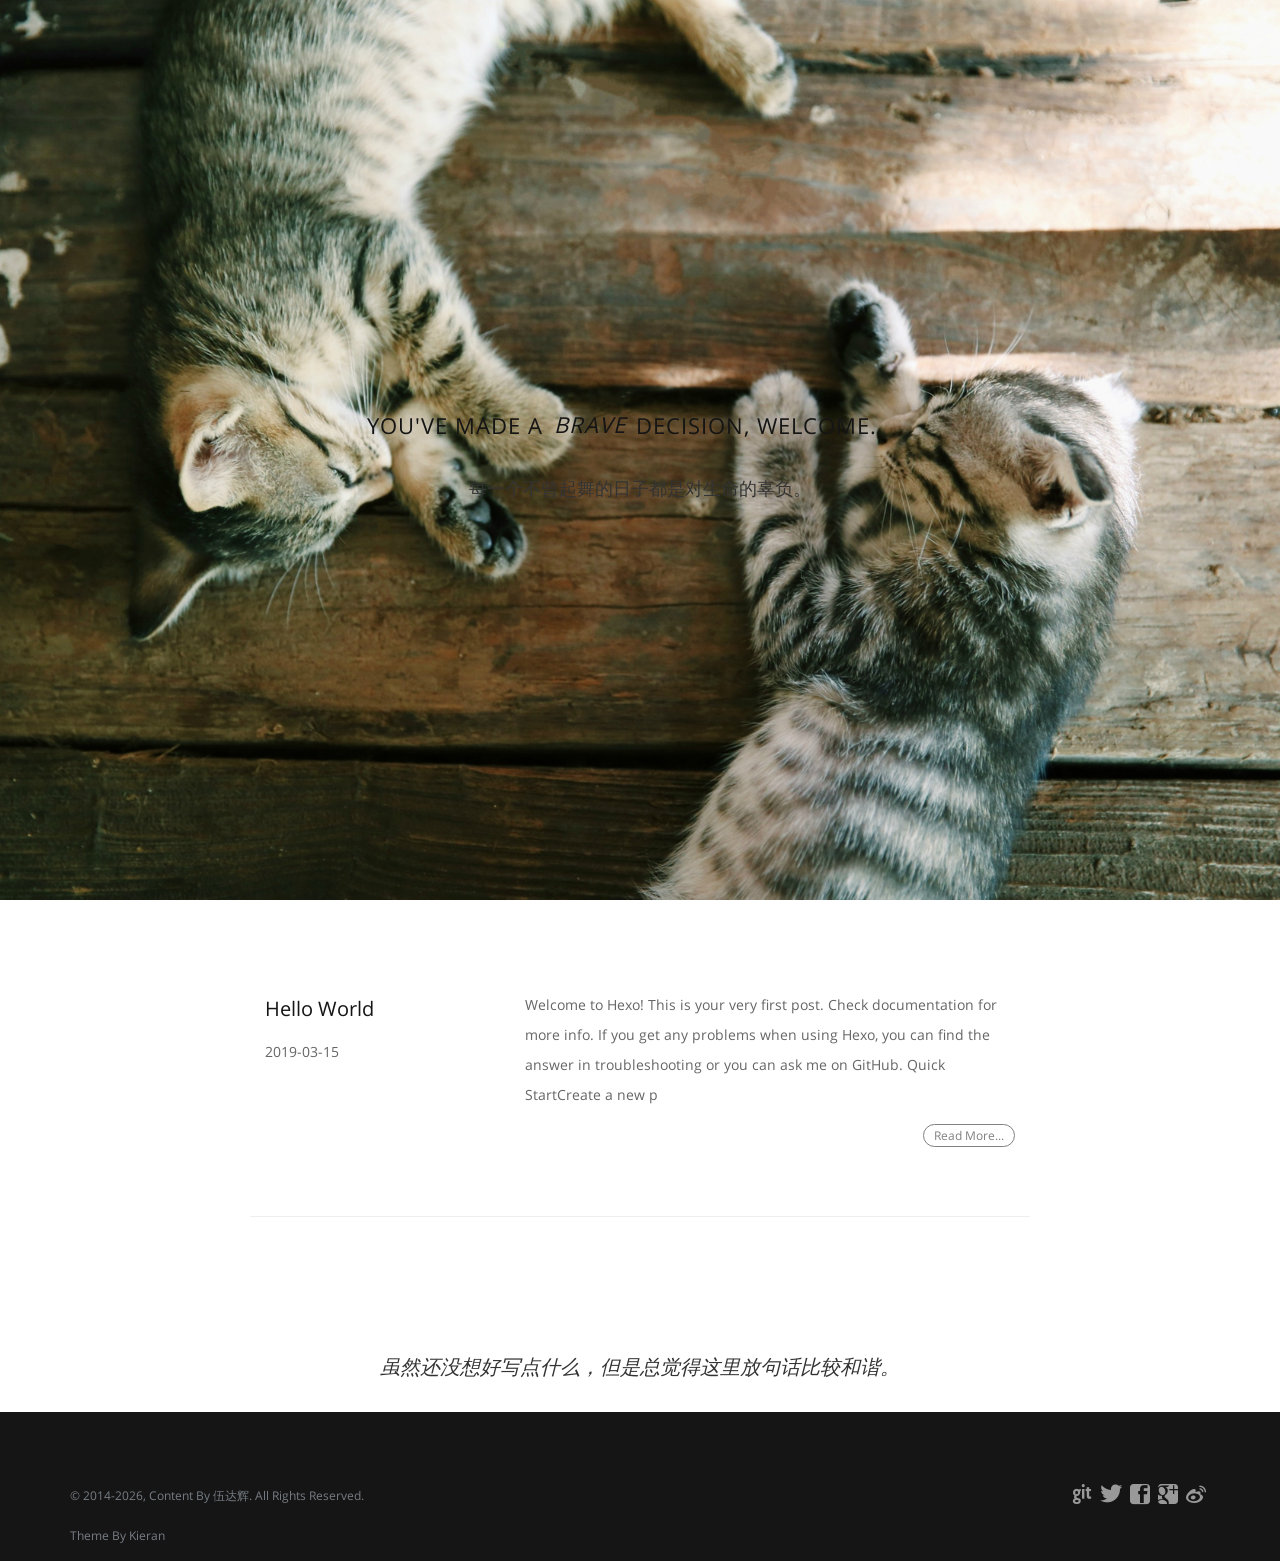
==== commit feac0bc8: "Site updated: 2019-03-15 11:45:24" ====
--- a/index.html
+++ b/index.html
@@ -1,180 +1,328 @@
 <!DOCTYPE html>
-<html>
-<head><meta name="generator" content="Hexo 3.8.0">
-  <meta charset="utf-8">
-  
+<!--[if lte IE 8 ]>
+<html class="ie" xmlns="http://www.w3.org/1999/xhtml" xml:lang="en-US" lang="en-US">
+<![endif]-->
+<!--[if (gte IE 9)|!(IE)]><!-->
+<!--
+***************  *      *     *
+      8          *    *       *
+      8          *  *         *
+      8          **           *
+      8          *  *         *
+      8          *    *       *
+      8          *      *     *
+      8          *        *   ***********    -----Theme By Kieran(http://go.kieran.top)
+-->
+<html xmlns="http://www.w3.org/1999/xhtml" xml:lang="zh-CN" lang="zh-CN">
+<!--<![endif]-->
+
+<head>
   <title>一个人的认命，是从变胖开始的。</title>
-  <meta name="viewport" content="width=device-width, initial-scale=1, maximum-scale=1">
-  <meta name="description" content="从来没有真正的绝境，只有心灵的迷途">
-<meta name="keywords" content="伍达辉">
-<meta property="og:type" content="website">
-<meta property="og:title" content="一个人的认命，是从变胖开始的。">
-<meta property="og:url" content="https://wudahui.github.io/index.html">
-<meta property="og:site_name" content="一个人的认命，是从变胖开始的。">
-<meta property="og:description" content="从来没有真正的绝境，只有心灵的迷途">
-<meta property="og:locale" content="default">
-<meta name="twitter:card" content="summary">
-<meta name="twitter:title" content="一个人的认命，是从变胖开始的。">
-<meta name="twitter:description" content="从来没有真正的绝境，只有心灵的迷途">
-<meta name="twitter:creator" content="@kawaiiushio">
-<link rel="publisher" href="u/0/112705918015792136321">
-  
-    <link rel="alternative" href="/atom.xml" title="一个人的认命，是从变胖开始的。" type="application/atom+xml">
+  <!-- Meta data -->
+    <meta http-equiv="Content-Type" content="text/html" charset="UTF-8" >
+    <meta http-equiv="X-UA-Compatible" content="IE=edge"/>
+    <meta name="viewport" content="width=device-width, initial-scale=1.0" />
+    <meta name="generator" content="一个人的认命，是从变胖开始的。">
+    <meta name="author" content="伍达辉">
+    <meta name="description" content="Stay hungry. Stay foolish." />
+    <meta name="keywords" content="伍达辉" />
+
+    <!-- Favicon, (keep icon in root folder) -->
+    <link rel="Shortcut Icon" href="/img/favicon.ico" type="image/ico">
+
+    <link rel="alternate" href="/atom.xml" title="一个人的认命，是从变胖开始的。" type="application/atom+xml">
+    <link rel="stylesheet" href="/css/all.css" media="screen" type="text/css">
+    
+    <link rel="stylesheet" href="/highlightjs/vs.css" type="text/css">
+    
+
+    <!--[if IE 8]>
+    <link rel="stylesheet" type="text/css" href="/css/ie8.css" />
+    <![endif]-->
+
+    <!-- jQuery | Load our jQuery, with an alternative source fallback to a local version if request is unavailable -->
+    <script src="/js/jquery-1.11.1.min.js"></script>
+    <script>window.jQuery || document.write('<script src="js/jquery-1.11.1.min.js"><\/script>')</script>
+
+    <!-- Load these in the <head> for quicker IE8+ load times -->
+    <!-- HTML5 shim and Respond.js IE8 support of HTML5 elements and media queries -->
+    <!--[if lt IE 9]>
+    <script src="/js/html5shiv.min.js"></script>
+    <script src="/js/respond.min.js"></script>
+    <![endif]-->
+
   
   
-    <link rel="icon" href="/favicon.ico">
-    <meta name="theme-color" content="#ffffff">
   
-  <link rel="stylesheet" href="/css/style.css">
-  
-  <style type="text/css">
-html {background-color: white}</style>
+
+  <style>.col-md-8.col-md-offset-2.opening-statement img{display:none;}</style>
 </head>
-</html>
-<body>
-  <div id="container">
-    <div id="wrap">
-      
-  <header id="header" class="small">
-
-  <div id="header-outer" class="outer">
-    <div id="header-title" class="inner">
-      <h1 id="logo-wrap">
-        <a href="/" id="logo">一个人的认命，是从变胖开始的。</a>
-      </h1>
-      
-        <h2 id="subtitle-wrap">
-          <a href="/" id="subtitle">Stay hungry. Stay foolish.</a>
-        </h2>
-      
-      <div id="rss-wrap">
-      
-        <a id="nav-rss-link" class="nav-icon" href="/atom.xml" title="RSS Feed"></a>
-      
-      
-        <a id="nav-github-link" class="nav-icon" href="https://github.com/kawaiiushio" title="Github" target="_blank"></a>
-      
-      </div>
-    </div>
-  </div>
-  <div id="header-inner" class>
-    <a class="title"><h1>一个人的认命，是从变胖开始的。</h1></a>
-    <nav id="main-nav">
-      <a id="main-nav-toggle" class="nav-icon"></a>
-    </nav>
-    <nav id="sub-nav">
-      <a id="nav-search-btn" class="nav-icon" title="Search"></a>
-    </nav>
-    <div id="search-form-wrap">
-      <form action="//google.com/search" method="get" accept-charset="UTF-8" class="search-form"><input type="search" name="q" class="search-form-input" placeholder="Search"><button type="submit" class="search-form-submit">&#xF002;</button><input type="hidden" name="sitesearch" value="https://wudahui.github.io"></form>
-    </div>
-  </div>
-  <div class="site-nav">
-    <ul>
-    
-      <li>
-        <a href="/">主页</a>
-      </li>
-    
-      <li>
-        <a href="/archives">归档</a>
-      </li>
-    
-      <li>
-        <a href="/donate">捐助</a>
-      </li>
-    
-      <li>
-        <a href="/friends">小伙伴</a>
-      </li>
-    
-      <li>
-        <a href="/about">关于</a>
-      </li>
-    
-    </ul>
-  </div>
-</header>
-
-      <div class="outer">
-        <section id="main">
-  
-    <article id="post-hello-world" class="article article-type-post" itemscope itemprop="blogPost">
-  <div class="article-meta">
-    <a href="/2019/03/15/hello-world/" class="article-date">
-  <time datetime="2019-03-15T02:13:26.831Z" itemprop="datePublished">2019-03-15</time>
-</a>
-    
-  </div>
-  <div class="article-inner">
-    
-    
-      <header class="article-header">
-        
-  
-    <h1 itemprop="name">
-      <a class="article-title" href="/2019/03/15/hello-world/">Hello World</a>
-    </h1>
-  
-
-      </header>
-    
-    <div class="article-entry" itemprop="articleBody">
-      
-        <p>Welcome to <a href="https://hexo.io/" target="_blank" rel="noopener">Hexo</a>! This is your very first post. Check <a href="https://hexo.io/docs/" target="_blank" rel="noopener">documentation</a> for more info. If you get any problems when using Hexo, you can find the answer in <a href="https://hexo.io/docs/troubleshooting.html" target="_blank" rel="noopener">troubleshooting</a> or you can ask me on <a href="https://github.com/hexojs/hexo/issues" target="_blank" rel="noopener">GitHub</a>.</p>
-<h2 id="Quick-Start"><a href="#Quick-Start" class="headerlink" title="Quick Start"></a>Quick Start</h2><h3 id="Create-a-new-post"><a href="#Create-a-new-post" class="headerlink" title="Create a new post"></a>Create a new post</h3><figure class="highlight bash"><table><tr><td class="gutter"><pre><span class="line">1</span><br></pre></td><td class="code"><pre><span class="line">$ hexo new <span class="string">"My New Post"</span></span><br></pre></td></tr></table></figure>
-<p>More info: <a href="https://hexo.io/docs/writing.html" target="_blank" rel="noopener">Writing</a></p>
-<h3 id="Run-server"><a href="#Run-server" class="headerlink" title="Run server"></a>Run server</h3><figure class="highlight bash"><table><tr><td class="gutter"><pre><span class="line">1</span><br></pre></td><td class="code"><pre><span class="line">$ hexo server</span><br></pre></td></tr></table></figure>
-<p>More info: <a href="https://hexo.io/docs/server.html" target="_blank" rel="noopener">Server</a></p>
-<h3 id="Generate-static-files"><a href="#Generate-static-files" class="headerlink" title="Generate static files"></a>Generate static files</h3><figure class="highlight bash"><table><tr><td class="gutter"><pre><span class="line">1</span><br></pre></td><td class="code"><pre><span class="line">$ hexo generate</span><br></pre></td></tr></table></figure>
-<p>More info: <a href="https://hexo.io/docs/generating.html" target="_blank" rel="noopener">Generating</a></p>
-<h3 id="Deploy-to-remote-sites"><a href="#Deploy-to-remote-sites" class="headerlink" title="Deploy to remote sites"></a>Deploy to remote sites</h3><figure class="highlight bash"><table><tr><td class="gutter"><pre><span class="line">1</span><br></pre></td><td class="code"><pre><span class="line">$ hexo deploy</span><br></pre></td></tr></table></figure>
-<p>More info: <a href="https://hexo.io/docs/deployment.html" target="_blank" rel="noopener">Deployment</a></p>
-
-      
-    </div>
-    <footer class="article-footer">
-      <a data-url="https://wudahui.github.io/2019/03/15/hello-world/" data-id="cjt9gxfz70000twqcr340l6z9" class="article-share-link">分享</a>
-      
-      
-    </footer>
-  </div>
-  
-</article>
-
-
-
-  
-  
-
-
-</section>
-      </div>
-      <footer id="footer">
-  
-  <div class="outer">
-    <div id="footer-info" class="inner">
-      &copy; 2019 伍达辉<br>
-      Hosted On <a target="_blank" href="https://github.com">Github</a> <br> Proudly published with <a target="_blank" href="http://hexo.io">Hexo</a>
-    </div>
-  </div>
-</footer>
+
+<!--
+<body class="home-template">
+-->
+<body id="index" class="lightnav animsition">
+
+      <!-- ============================ Off-canvas navigation =========================== -->
+
+    <div class="sb-slidebar sb-right sb-style-overlay sb-momentum-scrolling">
+        <div class="sb-close" aria-label="Close Menu" aria-hidden="true">
+            <img src="/img/close.png" alt="Close">
+        </div>
+        <!-- Lists in Slidebars -->
+        <ul class="sb-menu">
+            <li><a href="/" class="animsition-link" title="Home">Home</a></li>
+            <li><a href="/archives" class="animsition-link" title="archive">archives</a></li>
+            <!-- Dropdown Menu -->
+			 
+            <li>
+                <a class="sb-toggle-submenu">Works<span class="sb-caret"></span></a>
+                <ul class="sb-submenu">
+                    
+                        <li><a href="/" target="_BLANK" class="animsition-link">AAA</a></li>
+                    
+                        <li><a href="/atom.xml" target="_BLANK" class="animsition-link">BBB</a></li>
+                    
+                </ul>
+            </li>
+            
+            
+            
+            <li>
+                <a class="sb-toggle-submenu">Links<span class="sb-caret"></span></a>
+                <ul class="sb-submenu">
+                    
+                    <li><a href="http://go.kieran.top/" class="animsition-link">Kieran</a></li>
+                    
+                    <li><a href="http://domain.com/" class="animsition-link">Name</a></li>
+                    
+                </ul>
+            </li>
+            
+        </ul>
+        <!-- Lists in Slidebars -->
+        <ul class="sb-menu secondary">
+            
+            <li><a href="/about.html" class="animsition-link" title="about">About</a></li>
+            <li><a href="/atom.xml" class="animsition-link" title="rss">RSS</a></li>
+        </ul>
     </div>
     
-
-<script src="http://cdn.staticfile.org/jquery/2.1.1-rc2/jquery.min.js"></script>
-<script src="http://cdn.staticfile.org/scrollReveal.js/0.1.2/scrollReveal.min.js"></script>
-
-  <link rel="stylesheet" href="/fancybox/jquery.fancybox.css">
-  <script src="/fancybox/jquery.fancybox.pack.js"></script>
-
-
-<script>
-  window.scrollReveal = new scrollReveal();
+    <!-- ============================ END Off-canvas navigation =========================== -->
+
+    <!-- ============================ #sb-site Main Page Wrapper =========================== -->
+
+    <div id="sb-site">
+        <!-- #sb-site - All page content should be contained within this id, except the off-canvas navigation itself -->
+
+        <!-- ============================ Header & Logo bar =========================== -->
+
+        <div id="navigation" class="navbar navbar-fixed-top">
+            <div class="navbar-inner">
+                <div class="container">
+                    <!-- Nav logo -->
+                    <div class="logo">
+                        <a href="/" title="Logo" class="animsition-link">
+                         <img src="/img/logo.png" alt="Logo" width="35px;"> 
+                        </a>
+                    </div>
+                    <!-- // Nav logo -->
+                    <!-- Info-bar -->
+                    <nav>
+                        <ul class="nav">
+                            <li><a href="/" class="animsition-link">一个人的认命，是从变胖开始的。</a></li>
+                            <li class="nolink"><span>Always </span>Creative.</li>
+                            
+                            <li><a href="https://github.com/" title="Github" target="_blank"><i class="icon-github"></i></a></li>
+                            
+                            
+                            <li><a href="https://twitter.com/" title="Twitter" target="_blank"><i class="icon-twitter"></i></a></li>
+                            
+                            
+                            <li><a href="https://www.facebook.com/" title="Facebook" target="_blank"><i class="icon-facebook"></i></a></li>
+                            
+                            
+                            <li><a href="https://google.com/" title="Google-Plus" target="_blank"><i class="icon-google-plus"></i></a></li>
+                            
+                            
+                            <li><a href="http://weibo.com/" title="Sina-Weibo" target="_blank"><i class="icon-sina-weibo"></i></a></li>
+                            
+                            <li class="nolink"><span>Welcome!</span></li>
+                        </ul>
+                    </nav>
+                    <!--// Info-bar -->
+                </div>
+                <!-- // .container -->
+                <div class="learnmore sb-toggle-right">More</div>
+                <button type="button" class="navbar-toggle menu-icon sb-toggle-right" title="More">
+                <span class="sr-only">Toggle navigation</span>
+                <span class="icon-bar before"></span>
+                <span class="icon-bar main"></span>
+                <span class="icon-bar after"></span>
+                </button>
+            </div>
+            <!-- // .navbar-inner -->
+        </div>
+
+        <!-- ============================ Header & Logo bar =========================== -->
+
+</div>
+      <!-- ============================ Hero Image =========================== -->
+
+<section id="hero" class="scrollme">
+    <div class="container-fluid element-img" style="background: url(/img/bg_img.jpg) no-repeat center center fixed;background-size: cover">
+        <div class="row">
+            <div class="col-xs-12 col-sm-8 col-sm-offset-2 col-md-8 col-md-offset-2 vertical-align cover boost text-center">
+                <div class="center-me animateme" data-when="exit" data-from="0" data-to="0.6" data-opacity="0" data-translatey="100">
+                    <div>
+                        
+                        <h2>YOU'VE MADE A <span>BRAVE</span> DECISION, WELCOME.</h2>
+                        <p></p>
+                        
+                        <h2></h2>
+                        <p>每一个不曾起舞的日子都是对生命的辜负。</p>
+                        
+
+                    </div>
+                </div>
+            </div>
+            <!-- // .col-md-12 -->
+        </div>
+        <div class="herofade beige-dk"></div>
+    </div>
+</section>
+
+<!-- Height spacing helper -->
+<div class="heightblock"></div>
+<!-- // End height spacing helper -->
+
+<!-- ============================ END Hero Image =========================== -->
+<!-- ============================ Content =========================== -->
+
+<section id="intro">
+    <div class="container">
+        
+        <div class="row">
+            <div class="col-md-8 col-md-offset-2 opening-statement">
+                <div class="col-md-4">
+                    <h3><a href="/2019/03/15/hello-world/">Hello World</a></h3>
+                    <span>
+                        <span class="post-meta">
+      <time datetime="2019-03-15T02:13:26.831Z" itemprop="datePublished">
+          2019-03-15
+      </time>
+    
+</span>
+                    </span>
+                </div>
+                <div class="col-md-8">
+                    <p>
+                      
+                        Welcome to Hexo! This is your very first post. Check documentation for more info. If you get any problems when using Hexo, you can find the answer in troubleshooting or you can ask me on GitHub.
+Quick StartCreate a new p
+                      
+                    </p>
+                    
+                    <p class="pull-right readMore">
+                        <a href="/2019/03/15/hello-world/">Read More...</a>
+                    </p>
+                    
+                </div>
+                <div class="clearfix"></div>
+                <hr class="nogutter">
+            </div>
+        </div>
+        
+        <nav class="pagination" role="pagination">
+          
+          
+        </nav>
+    </div>
+</section>
+<section id="statement">
+    <div class="container text-center wow fadeInUp" data-wow-delay="0.5s">
+        <div class="row">
+            <p>虽然还没想好写点什么，但是总觉得这里放句话比较和谐。</p>
+        </div>
+    </div>
+</section>
+<!-- ============================ END Content =========================== -->
+
+      
+<!-- ============================ Footer =========================== -->
+
+<footer>
+    <div class="container">
+            <div class="copy">
+                <p>
+                    &copy; 2014<script>new Date().getFullYear()>2010&&document.write("-"+new Date().getFullYear());</script>, Content By 伍达辉. All Rights Reserved.
+                </p>
+                <p>Theme By <a href="//go.kieran.top" style="color: #767D84">Kieran</a></p>
+            </div>
+            <div class="social">
+                <ul>
+                    
+                    <li><a href="https://github.com/" title="Github" target="_blank"><i class="icon-github"></i></a>&nbsp;</li>
+                    
+                    
+                    <li><a href="https://twitter.com/" title="Twitter" target="_blank"><i class="icon-twitter"></i></a>&nbsp;</li>
+                    
+                    
+                    <li><a href="https://www.facebook.com/" title="Facebook" target="_blank"><i class="icon-facebook"></i></a>&nbsp;</li>
+                    
+                    
+                    <li><a href="https://google.com/" title="Google-Plus" target="_blank"><i class="icon-google-plus"></i></a>&nbsp;</li>
+                    
+                    
+                    <li><a href="http://weibo.com/" title="Sina-Weibo" target="_blank"><i class="icon-sina-weibo"></i></a>&nbsp;</li>
+                    
+                </ul>
+            </div>
+            <div class="clearfix"> </div>
+        </div>
+</footer>
+
+<!-- ============================ END Footer =========================== -->
+      <!-- Load our scripts -->
+<!-- Resizable 'on-demand' full-height hero -->
+<script type="text/javascript">
+    var resizeHero = function () {
+        var hero = $(".cover,.heightblock"),
+            window1 = $(window);
+        hero.css({
+            "height": window1.height()
+        });
+    };
+
+    resizeHero();
+
+    $(window).resize(function () {
+        resizeHero();
+    });
 </script>
-
-<script src="/js/script.js"></script>
-
-  </div>
+<script src="/js/plugins.min.js"></script><!-- Bootstrap core and concatenated plugins always load here -->
+<script src="/js/scripts.js"></script><!-- Theme scripts -->
+
+
+<link rel="stylesheet" href="/fancybox/jquery.fancybox.css" media="screen" type="text/css">
+<script src="/fancybox/jquery.fancybox.pack.js"></script>
+<script type="text/javascript">
+$('#intro').find('img').each(function(){
+  var alt = this.alt;
+
+  if (alt){
+    $(this).after('<span class="caption" style="display:none">' + alt + '</span>');
+  }
+
+  $(this).wrap('<a href="' + this.src + '" title="' + alt + '" class="fancybox" rel="gallery" />');
+});
+(function($){
+  $('.fancybox').fancybox();
+})(jQuery);
+</script>
+
+
+
+      
 </body>
 </html>
--- a/highlightjs/vs.css
+++ b/highlightjs/vs.css
@@ -0,0 +1,87 @@
+/*
+
+Visual Studio-like style based on original C# coloring by Jason Diamond <jason@diamond.name>
+
+*/
+pre code {
+  display: block; padding: 0.5em;
+}
+
+pre .comment,
+pre .annotation,
+pre .template_comment,
+pre .diff .header,
+pre .chunk,
+pre .apache .cbracket {
+  color: rgb(0, 128, 0);
+}
+
+pre .keyword,
+pre .id,
+pre .built_in,
+pre .smalltalk .class,
+pre .winutils,
+pre .bash .variable,
+pre .tex .command,
+pre .request,
+pre .status,
+pre .nginx .title,
+pre .xml .tag,
+pre .xml .tag .value {
+  color: rgb(0, 0, 255);
+}
+
+pre .string,
+pre .title,
+pre .parent,
+pre .tag .value,
+pre .rules .value,
+pre .rules .value .number,
+pre .ruby .symbol,
+pre .ruby .symbol .string,
+pre .aggregate,
+pre .template_tag,
+pre .django .variable,
+pre .addition,
+pre .flow,
+pre .stream,
+pre .apache .tag,
+pre .date,
+pre .tex .formula,
+pre .coffeescript .attribute {
+  color: rgb(163, 21, 21);
+}
+
+pre .ruby .string,
+pre .decorator,
+pre .filter .argument,
+pre .localvars,
+pre .array,
+pre .attr_selector,
+pre .pseudo,
+pre .pi,
+pre .doctype,
+pre .deletion,
+pre .envvar,
+pre .shebang,
+pre .preprocessor,
+pre .userType,
+pre .apache .sqbracket,
+pre .nginx .built_in,
+pre .tex .special,
+pre .prompt {
+  color: rgb(43, 145, 175);
+}
+
+pre .phpdoc,
+pre .javadoc,
+pre .xmlDocTag {
+  color: rgb(128, 128, 128);
+}
+
+pre .vhdl .typename { font-weight: bold; }
+pre .vhdl .string { color: #666666; }
+pre .vhdl .literal { color: rgb(163, 21, 21); }
+pre .vhdl .attribute { color: #00B0E8; }
+
+pre .xml .attribute { color: rgb(255, 0, 0); }
--- a/css/ie8.css
+++ b/css/ie8.css
@@ -0,0 +1,54 @@
+/* IE8 Template Styles & Fixes */
+
+/* Polyfill for full-scale background images in IE */
+#hero,
+#fallback,
+.element-img,
+#featured .featured-item,
+.overview-img,
+#page-header {
+	background-size: cover;
+	-ms-behavior: url(includes/backgroundsize.min.htc);
+	behavior: url(includes/backgroundsize.min.htc);
+}
+.wow {
+	visibility: visible !important;
+}
+
+#page-header {
+	width: 100%
+}
+
+html.sb-init.sb-active.sb-active-right,
+html.sb-init.sb-active.sb-active-right #featured a,
+html.sb-init.sb-active.sb-active-right ul.filters li p,
+html.sb-init.sb-active.sb-active-right #projects .projects .label-text h3 a {
+	cursor: default;
+}
+/* For further info on how to select rgba compatible values for IE8, see > http://css-tricks.com/rgba-browser-support/ */
+.navbar-inner.lightnav-alt,
+#blog-post .navbar-inner { 
+	background:transparent;
+	filter:progid:DXImageTransform.Microsoft.gradient(startColorstr=#E6FFFFFF,endColorstr=#E6FFFFFF); 
+	zoom: 1;
+}
+#featured a.meta {
+	background:transparent;
+	filter:progid:DXImageTransform.Microsoft.gradient(startColorstr=#80000000,endColorstr=#80000000); 
+	zoom: 1;
+	position: absolute;
+	top: 0;
+	bottom: 0;
+	left: 0;
+	right: 0;
+}
+#featured a.meta:hover {
+	background:transparent;
+	filter:progid:DXImageTransform.Microsoft.gradient(startColorstr=#B3000000,endColorstr=#B3000000); 
+	zoom: 1;
+}
+.map-cover {
+	background:transparent;
+	filter:progid:DXImageTransform.Microsoft.gradient(startColorstr=#B3131313,endColorstr=#B3131313); 
+	zoom: 1;
+}
